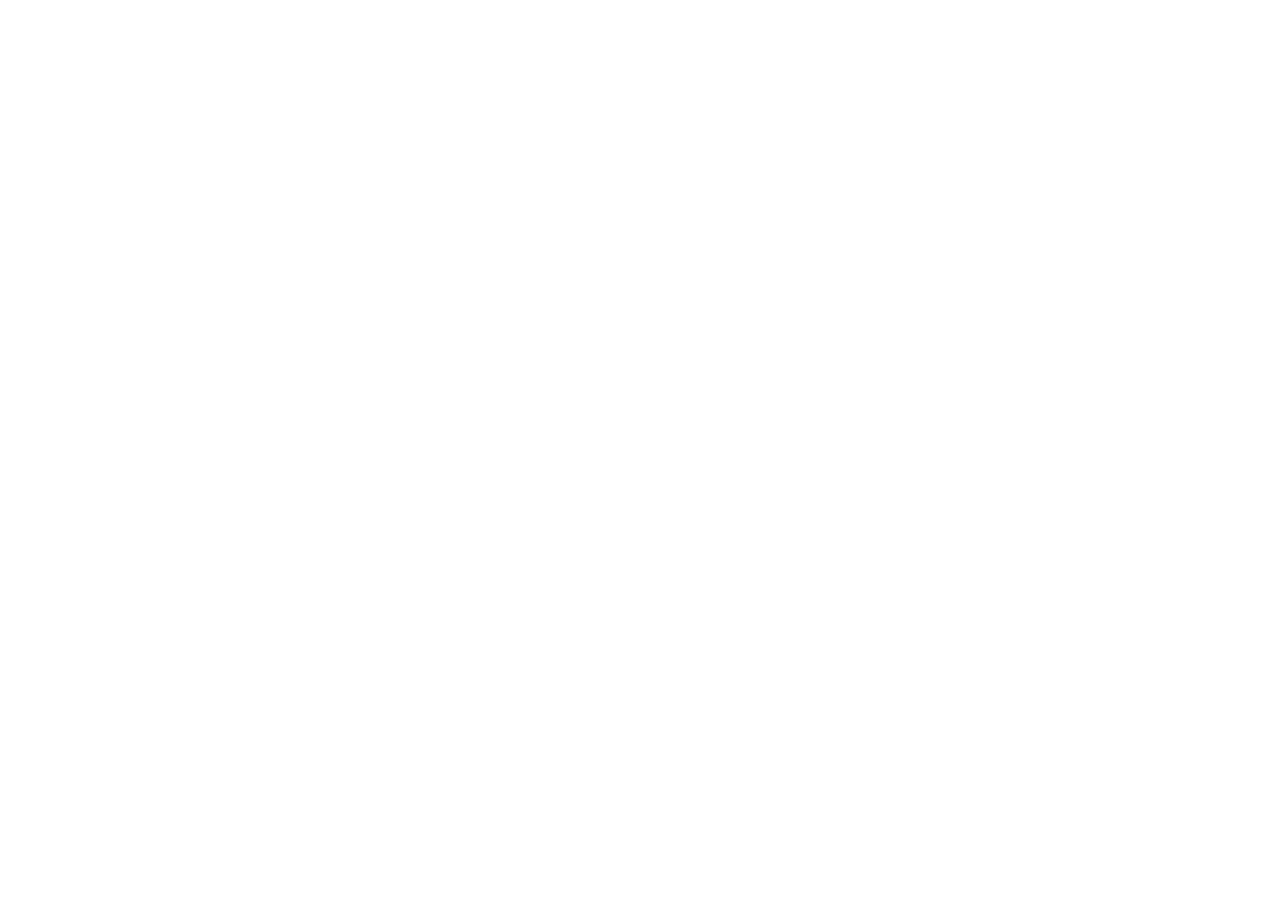
==== index.html @ 351ead13 "Add files via upload" ====
<!DOCTYPE html>
<html lang="en">
<head>
    <meta charset="UTF-8">
    <meta name="viewport" content="width=device-width, initial-scale=1.0">
    <title>Document</title>
</head>
<body>
    
</body>
</html>
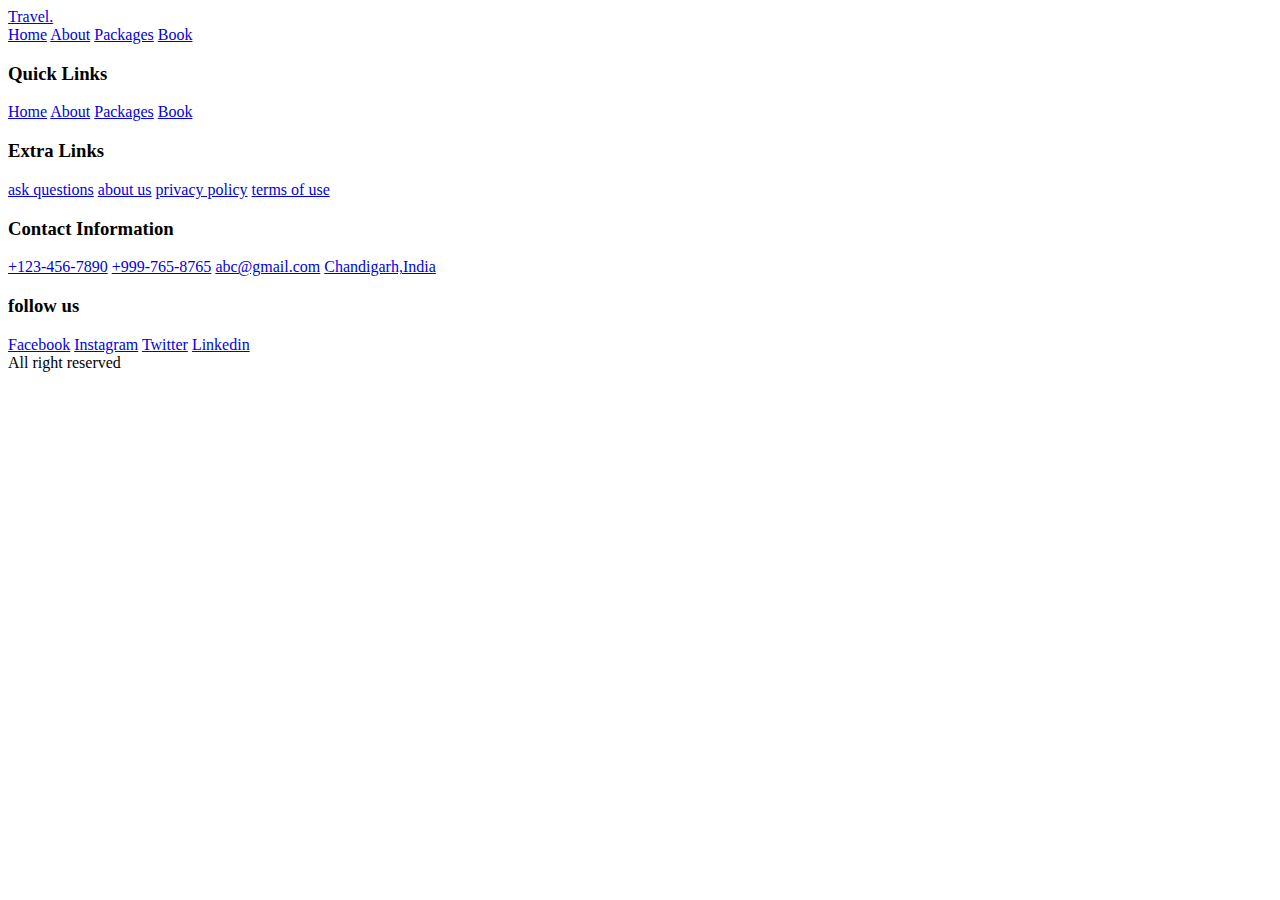
==== commit c199a7c8: "index.html" ====
--- a/index.html
+++ b/index.html
@@ -4,8 +4,69 @@
     <meta charset="UTF-8">
     <meta name="viewport" content="width=device-width, initial-scale=1.0">
     <title>Document</title>
+    <link rel="stylesheet" href="style.css">
+    <link
+  rel="stylesheet"
+  href="https://cdn.jsdelivr.net/npm/swiper@11/swiper-bundle.min.css"
+/>
+    <link rel="stylesheet" href="https://cdnjs.cloudflare.com/ajax/libs/font-awesome/6.5.1/css/all.min.css" 
+    integrity="sha512-DTOQO9RWCH3ppGqcWaEA1BIZOC6xxalwEsw9c2QQeAIftl+Vegovlnee1c9QX4TctnWMn13TZye+giMm8e2LwA==" 
+    crossorigin="anonymous" referrerpolicy="no-referrer" />
 </head>
 <body>
-    
+    <!-- Header Section -->
+    <section class="header">
+        <a href="home.html" class="logo">Travel.</a>
+        <nav class="navbar">
+            <a href="home.html">Home</a>
+            <a href="about.html">About</a>
+            <a href="package.html">Packages</a>
+            <a href="book.html">Book</a>
+            
+        </nav>
+        <div id="menu-btn" class="fas fa-bars"></div>
+    </section>
+    <!-- Header ends here -->
+
+
+<!-- Footer section starts from here -->
+<section class="footer">
+    <div class="box-container">
+        <div class="box">
+            <h3>Quick Links</h3>
+            <a href="home.html"><i class="fas fa-angle-right"></i>Home</a>
+            <a href="about.html"><i class="fas fa-angle-right"></i>About</a>
+            <a href="package.html"><i class="fas fa-angle-right"></i>Packages</a>
+            <a href="book.html"><i class="fas fa-angle-right"></i>Book</a>
+        </div>
+        <div class="box">
+            <h3>Extra Links</h3>
+            <a href="#"><i class="fas fa-angle-right"></i>ask questions</a>
+            <a href="#"><i class="fas fa-angle-right"></i>about us</a>
+            <a href="#"><i class="fas fa-angle-right"></i>privacy policy</a>
+            <a href="#"><i class="fas fa-angle-right"></i>terms of use</a>
+        </div>
+        <div class="box">
+            <h3>Contact Information</h3>
+            <a href="#"><i class="fas fa-phone"></i>+123-456-7890</a>
+            <a href="#"><i class="fas fa-phone"></i>+999-765-8765</a>
+            <a href="#"><i class="fas fa-envelope"></i>abc@gmail.com</a>
+            <a href="#"><i class="fas fa-map"></i>Chandigarh,India</a>
+           
+        </div>
+        <div class="box">
+            <h3>follow us</h3>
+            <a href="#"><i class="fab fa-facebook"></i>Facebook</a>
+            <a href="#"><i class="fab fa-instagram"></i>Instagram</a>
+            <a href="#"><i class="fab fa-twitter"></i>Twitter</a>
+            <a href="#"><i class="fab fa-linkedin"></i>Linkedin</a>
+
+        </div>
+    </div>
+    <div class="credit">All right reserved</div>
+</section>
+<!-- Footer section ends here -->
+    <script src="script.js"></script>
+    <script src="https://cdn.jsdelivr.net/npm/swiper@11/swiper-bundle.min.js"></script>
 </body>
-</html>+</html>
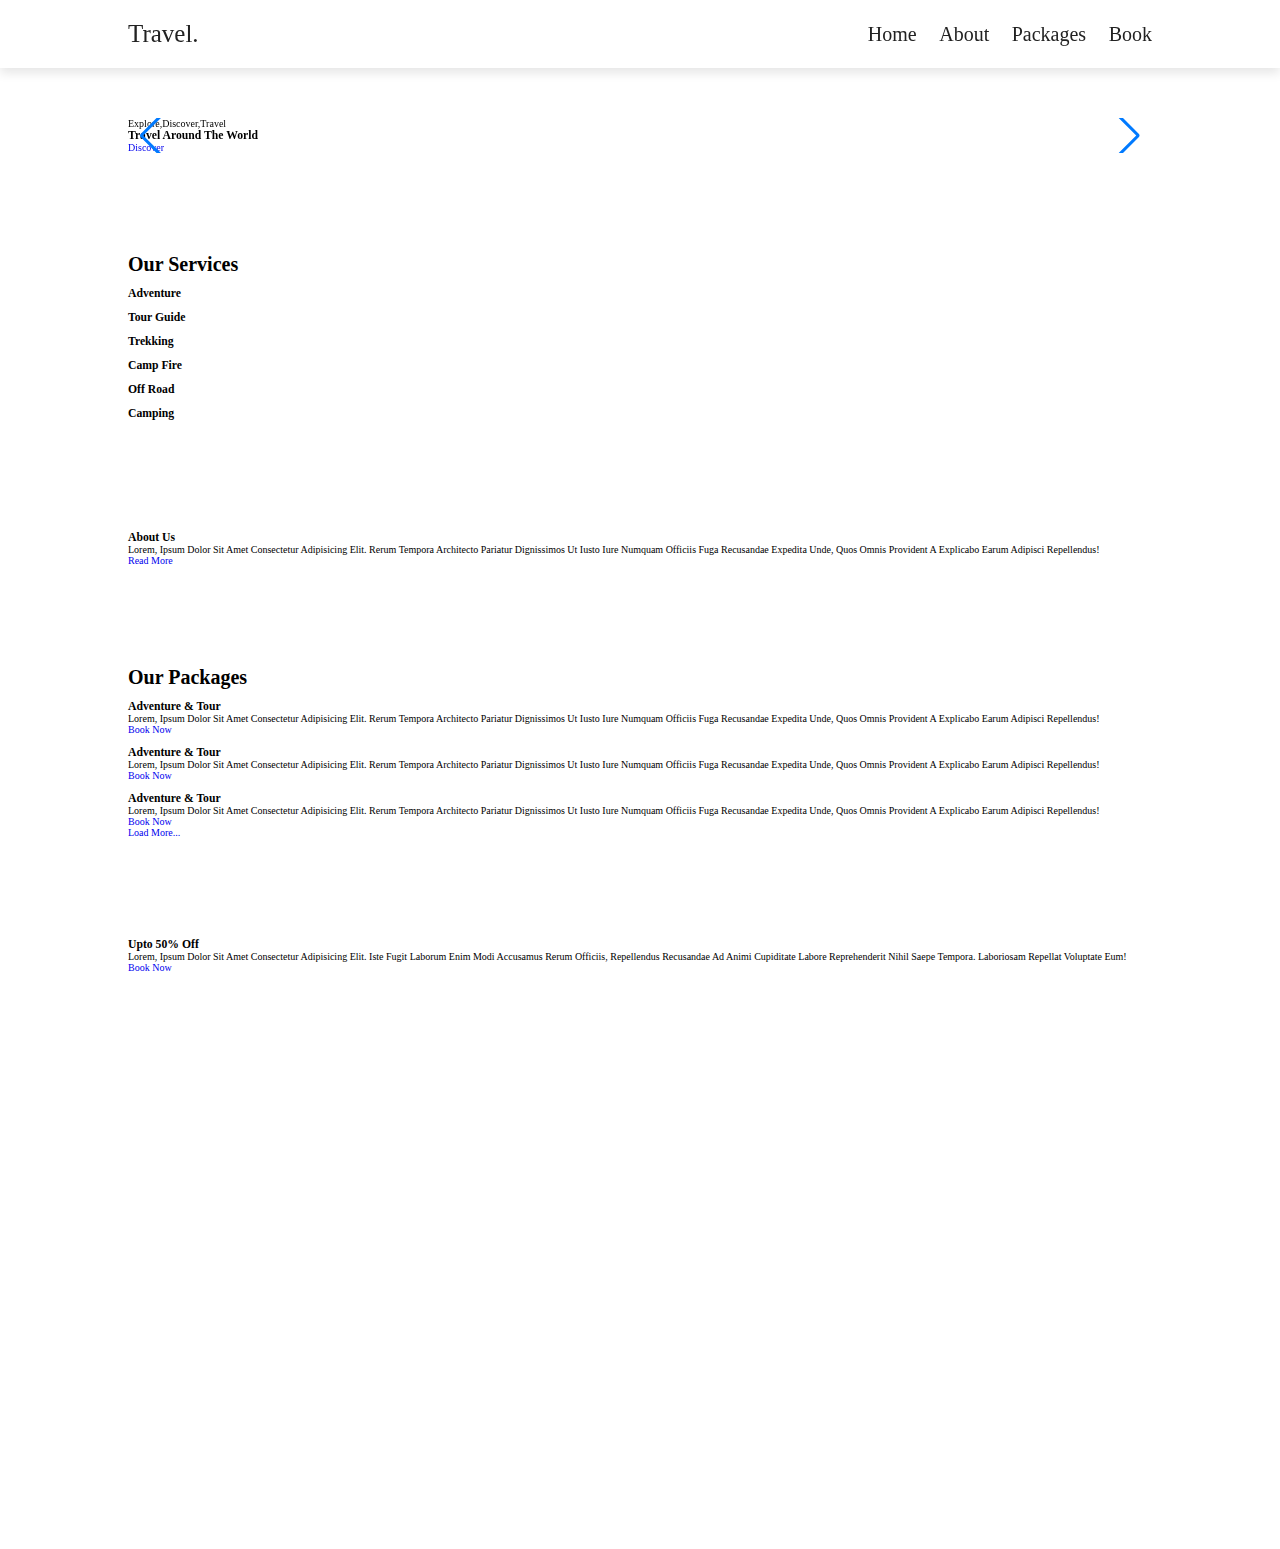
==== commit f0805e18: "index.html" ====
--- a/index.html
+++ b/index.html
@@ -16,7 +16,7 @@
 <body>
     <!-- Header Section -->
     <section class="header">
-        <a href="home.html" class="logo">Travel.</a>
+        <a href="index.html" class="logo">Travel.</a>
         <nav class="navbar">
             <a href="home.html">Home</a>
             <a href="about.html">About</a>
@@ -29,6 +29,161 @@
     <!-- Header ends here -->
 
 
+<!-- home section  -->
+<section class="home">
+    <div class="swiper home-slider">
+        <div class="swiper-wrapper">
+            <div class="swiper-slide slide" style="background: url(./images/1.jpg)no-repeat;background-size: cover;">
+                <div class="content">
+<span>
+    Explore,discover,travel
+</span>
+<h3>Travel around the world</h3>
+<a href="package.html" class="btn">Discover</a>
+                </div>
+            </div>
+
+            <div class="swiper-slide slide" style="background: url(./images/2.jpg)no-repeat;">
+                <div class="content">
+<span>
+    Explore,discover,travel
+</span>
+<h3>Travel around</h3>
+<a href="package.html" class="btn">Discover</a>
+                </div>
+            </div>
+
+            <div class="swiper-slide slide" style="background: url(./images/3.jpg)no-repeat;">
+                <div class="content">
+<span>
+    Explore,discover,travel
+</span>
+<h3>Travel</h3>
+<a href="package.html" class="btn">Discover</a>
+                </div>
+            </div>
+        </div>
+        <div class="swiper-button-next"></div>
+        <div class="swiper-button-prev"></div>
+    </div>
+    
+</section>
+
+
+
+<!-- home section ends here  -->
+
+<!-- Services section  -->
+<section class="services">
+    <h1 class="heading-title">Our Services</h1>
+    <div class="box-container">
+        <div class="box">
+            <img src="./images/Adventure.png" alt="" />
+            <h3>Adventure</h3>
+         </div>
+         <div class="box">
+            <img src="images/Tour guide.png" alt="" />
+            <h3>Tour Guide</h3>
+         </div>
+         <div class="box">
+            <img src="images/Hiking.png" alt="" />
+            <h3>Trekking</h3>
+         </div>
+         <div class="box">
+            <img src="images/Campfire.png" alt="" />
+            <h3>Camp fire</h3>
+         </div>
+         <div class="box">
+            <img src="images/off.png" alt="" />
+            <h3>Off Road</h3>
+         </div><div class="box">
+            <img src="images/camp.png" alt="" />
+            <h3>Camping</h3>
+         </div>
+    </div>
+</section>
+<!-- Service section ends here  -->
+
+<!-- Home about section starts here  -->
+
+<section class="home-about">
+    <div class="image">
+        <img src="images/about.jpg" alt="" />
+
+    </div>
+    <div class="content">
+        <h3>about us</h3>
+        <p>Lorem, ipsum dolor sit amet consectetur adipisicing 
+            elit. Rerum tempora architecto pariatur dignissimos ut iusto 
+            iure numquam officiis fuga recusandae expedita unde, quos omnis provident a explicabo earum adipisci repellendus!</p>
+            <a href="about.html" class="btn">read more</a>
+    </div>
+</section>
+
+<!-- Home about section ends here  -->
+<!-- Home package section starts here  -->
+
+<section class="home-package">
+<h1 class="heading-title">our packages</h1>
+<div class="box-container">
+    <div class="box">
+        <div class="image">
+            <img src="" alt>
+            <h3>Adventure & Tour</h3>
+            <p>Lorem, ipsum dolor sit amet consectetur adipisicing elit. Rerum tempora architecto pariatur dignissimos ut iusto iure numquam
+                 officiis fuga recusandae expedita unde, quos omnis provident a explicabo earum adipisci repellendus!</p>
+                 <a href="package.html" class="btn">book now</a>
+        </div>
+    </div>
+
+    <div class="box">
+        <div class="image">
+            <img src="" alt>
+            <h3>Adventure & Tour</h3>
+            <p>Lorem, ipsum dolor sit amet consectetur adipisicing elit. Rerum tempora architecto pariatur dignissimos ut iusto iure numquam
+                 officiis fuga recusandae expedita unde, quos omnis provident a explicabo earum adipisci repellendus!</p>
+                 <a href="package.html" class="btn">book now</a>
+        </div>
+    </div>
+
+    <div class="box">
+        <div class="image">
+            <img src="" alt>
+            <h3>Adventure & Tour</h3>
+            <p>Lorem, ipsum dolor sit amet consectetur adipisicing elit. Rerum tempora architecto pariatur dignissimos ut iusto iure numquam
+                 officiis fuga recusandae expedita unde, quos omnis provident a explicabo earum adipisci repellendus!</p>
+                 <a href="package.html" class="btn">book now</a>
+        </div>
+    </div>
+</div>
+
+<div class="load-more"><a href="package.html" class="btn">load more...</a></div>
+</section>
+
+<!-- Home package section ends here  -->
+
+<!-- Home offer section starts here  -->
+<section class="home-offer">
+    <div class="content">
+        <h3>upto 50% off</h3>
+        <p>Lorem, ipsum dolor sit amet consectetur adipisicing elit. Iste fugit laborum enim modi accusamus rerum officiis, 
+            repellendus recusandae ad animi cupiditate labore reprehenderit nihil saepe tempora. Laboriosam repellat voluptate eum!</p>
+            <a href="book.html" class="btn">book now</a>
+    </div>
+</section>
+
+
+<!-- Home offer section ends here  -->
+
+
+
+
+
+
+
+
+
+
 <!-- Footer section starts from here -->
 <section class="footer">
     <div class="box-container">
--- a/style.css
+++ b/style.css
@@ -0,0 +1,179 @@
+
+*{
+    margin: 0;
+    padding: 0;
+    box-sizing: border-box;
+    outline: none;
+    border: none;
+    text-decoration: none;
+    text-transform: capitalize;
+}:root{
+    --main-color:#8e44ad;
+    --black:#222;
+    --white:#fff;
+    --light-black:#777;
+    --light-white:#fff9;
+    --light-bg:rgba(0,0,0,.7);
+    --light-bg:#eee;
+    --border: .1rem solid var(--black);
+    --box-shadow:0 .5rem 1rem rgba(0,0,0,.1);
+    --text-shadow:0 .5rem 3rem rgba(0,0,0,.3);
+}
+
+html{
+    font-size: 62.5%;
+    overflow-x: hidden;
+}
+html::-webkit-scrollbar{
+    width: 1rem;
+}
+html::-webkit-scrollbar-track{
+background-color: var(--white);
+}
+html::-webkit-scrollbar-thumb{
+    background-color: var(--main-color);
+    }
+    section{
+    padding: 5rem 10%;
+}
+    .header{
+        
+        position: sticky;
+        top: 0;
+        left: 0;
+        right: 0;
+        z-index: 1000;
+        background-color: var(--white);
+        display: flex;
+         padding-bottom: 2rem;
+        padding-top: 2rem;
+        justify-content: space-between;
+        align-items: center;
+        box-shadow: var(--box-shadow);
+
+    } 
+    .header .logo{
+        font-size: 2.5rem;
+        color: var(--black);
+     
+    }
+    .header .navbar a{
+font-size: 2rem;
+margin-left: 2rem;
+color: var(--black);
+
+    }
+    .header .navbar a:hover{
+        color: var(--black);
+    }
+    #menu-btn{
+        font-size: 2.5rem;
+        cursor: pointer;
+        color: var(--black);
+        display: none;
+    }
+
+
+
+
+
+
+
+
+
+
+
+/* Footer css */
+.footer{
+background:url(./images/wood.jpg)no-repeat;
+background-size: cover;
+background-position: center;
+background-attachment: fixed;
+}
+.footer .box-container{
+    display: grid;
+    grid-template-columns: repeat(auto-fit,minmax(25rem, 1fr));
+    gap: 3rem;
+}
+.footer .box-container .box h3{
+    color: var(--white);
+font-size: 2.5rem;
+padding-bottom: 2rem;
+}
+.footer .box-container .box a{
+    color: var(--light-white);
+    font-size: 1.5rem;
+    padding-bottom: 1rem;
+    display: block;
+}
+.footer .box-container .box a i{
+    color: var(--main-color);
+    padding-right: .5rem;
+    transition: .2s linear;
+}
+.footer .box-container .box a:hover i {
+    padding-right: 2rem;
+
+}
+.footer .credit{
+    text-align: center;
+    padding-top: 3rem;
+    margin-top: 3rem;
+border-top: .1rem solid var(--light-white);
+    font-size: 2rem;
+    color: var(--white);
+}
+
+/* footer css ends here  */
+
+    /* media queries */
+    @media(max-width:1200px)
+    {
+        section{
+            padding: 3rem 5%;
+        }
+    }
+    @media(max-width:991px)
+    {
+        html{
+            font-size: 55%;
+        }
+        section{
+            padding: 3rem 2rem;
+        }
+    } 
+    @media(max-width:768px)
+    {
+        #menu-btn{
+            display:inline-block;
+            transition:.2s linear;
+        }
+
+        #menu-btn.fa-times{
+         transform:rotate(180deg);
+        }
+
+     .header .navbar{
+        position: absolute;
+        top:99%; left: 0; right: 0;
+        background-color: var(--white);
+        border-top: var(--border);
+        padding: 2rem;  
+        transition: .2s linear;
+        clip-path: polygon(0 0, 100% 0, 100% 0, 0 0); 
+        }
+        .header .navbar.active{
+        clip-path: polygon(0 0, 100% 0, 100% 100%, 0% 100%);
+    }
+
+        .header .navbar a{
+            display: block;
+            margin: 2rem;
+            text-align: center;
+        }
+    }
+     @media(max-width:450px)
+    {
+        html{
+            font-size: 50%;
+        }}
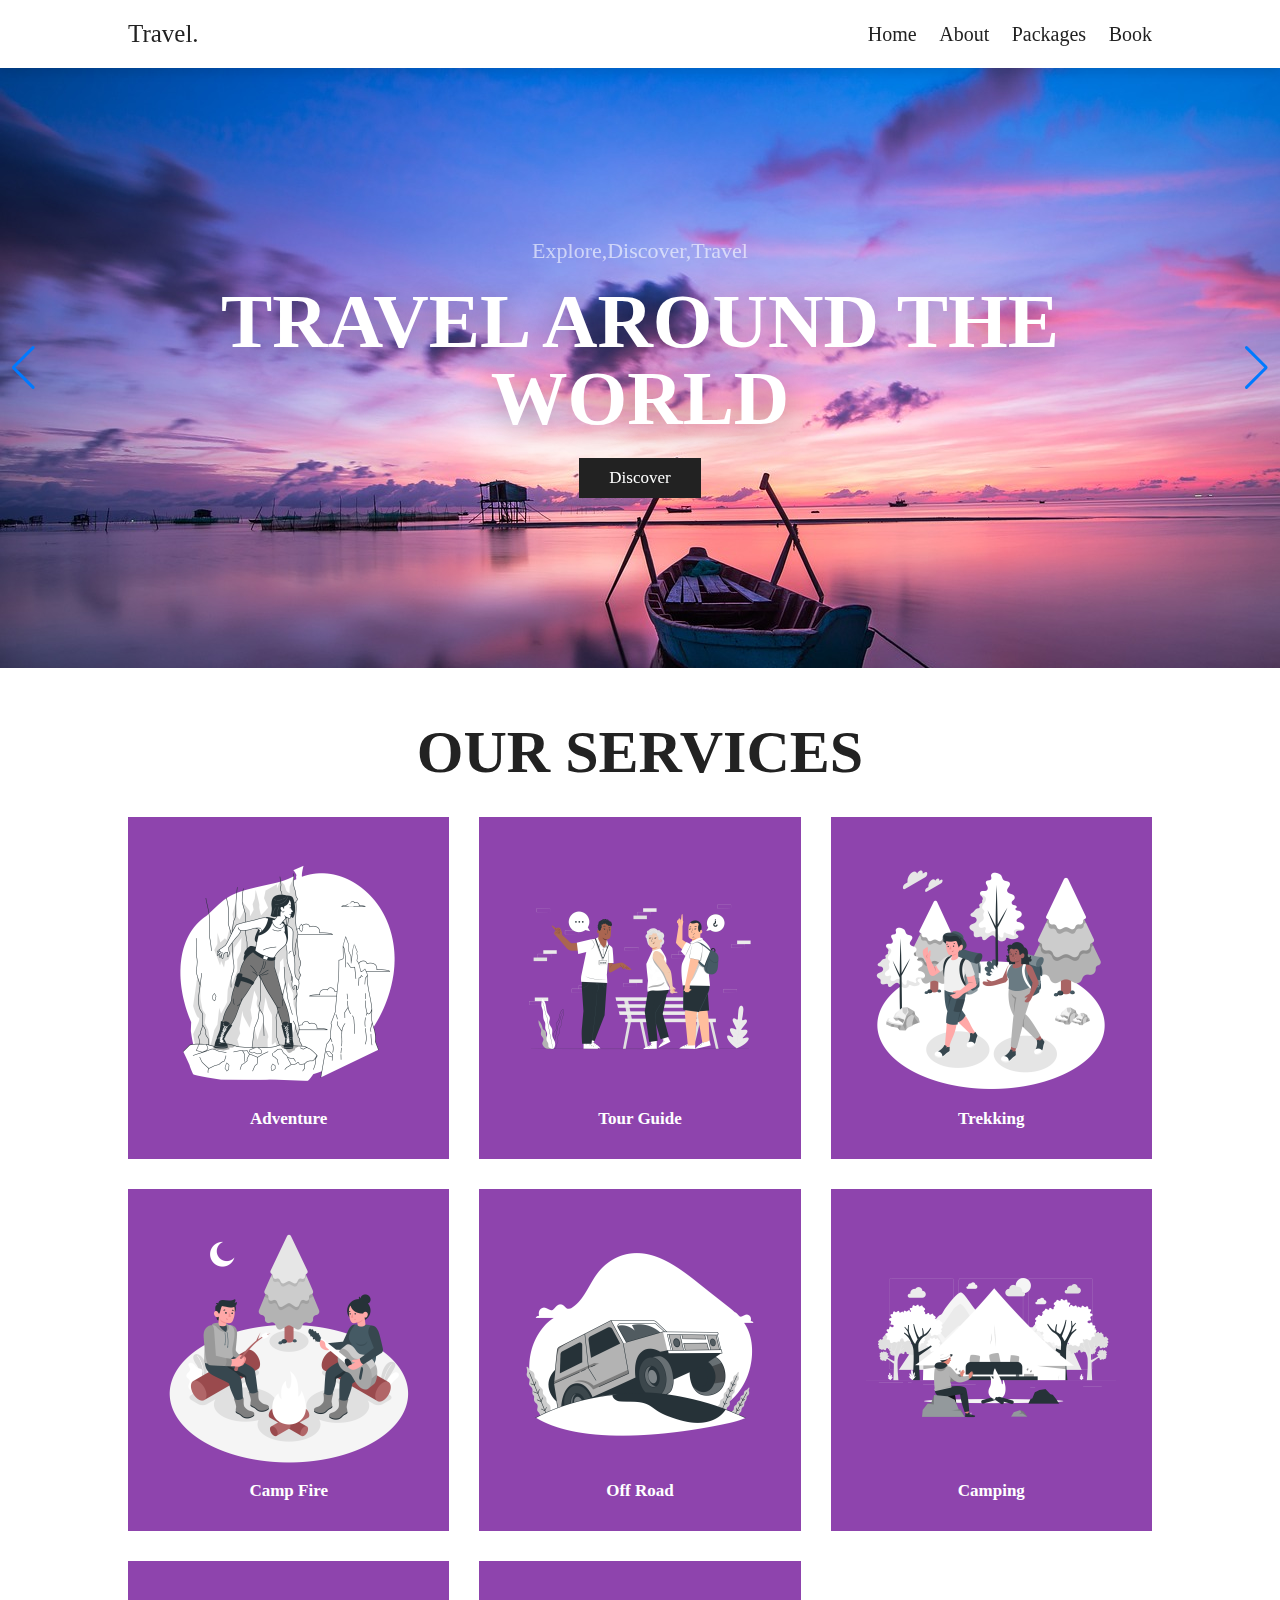
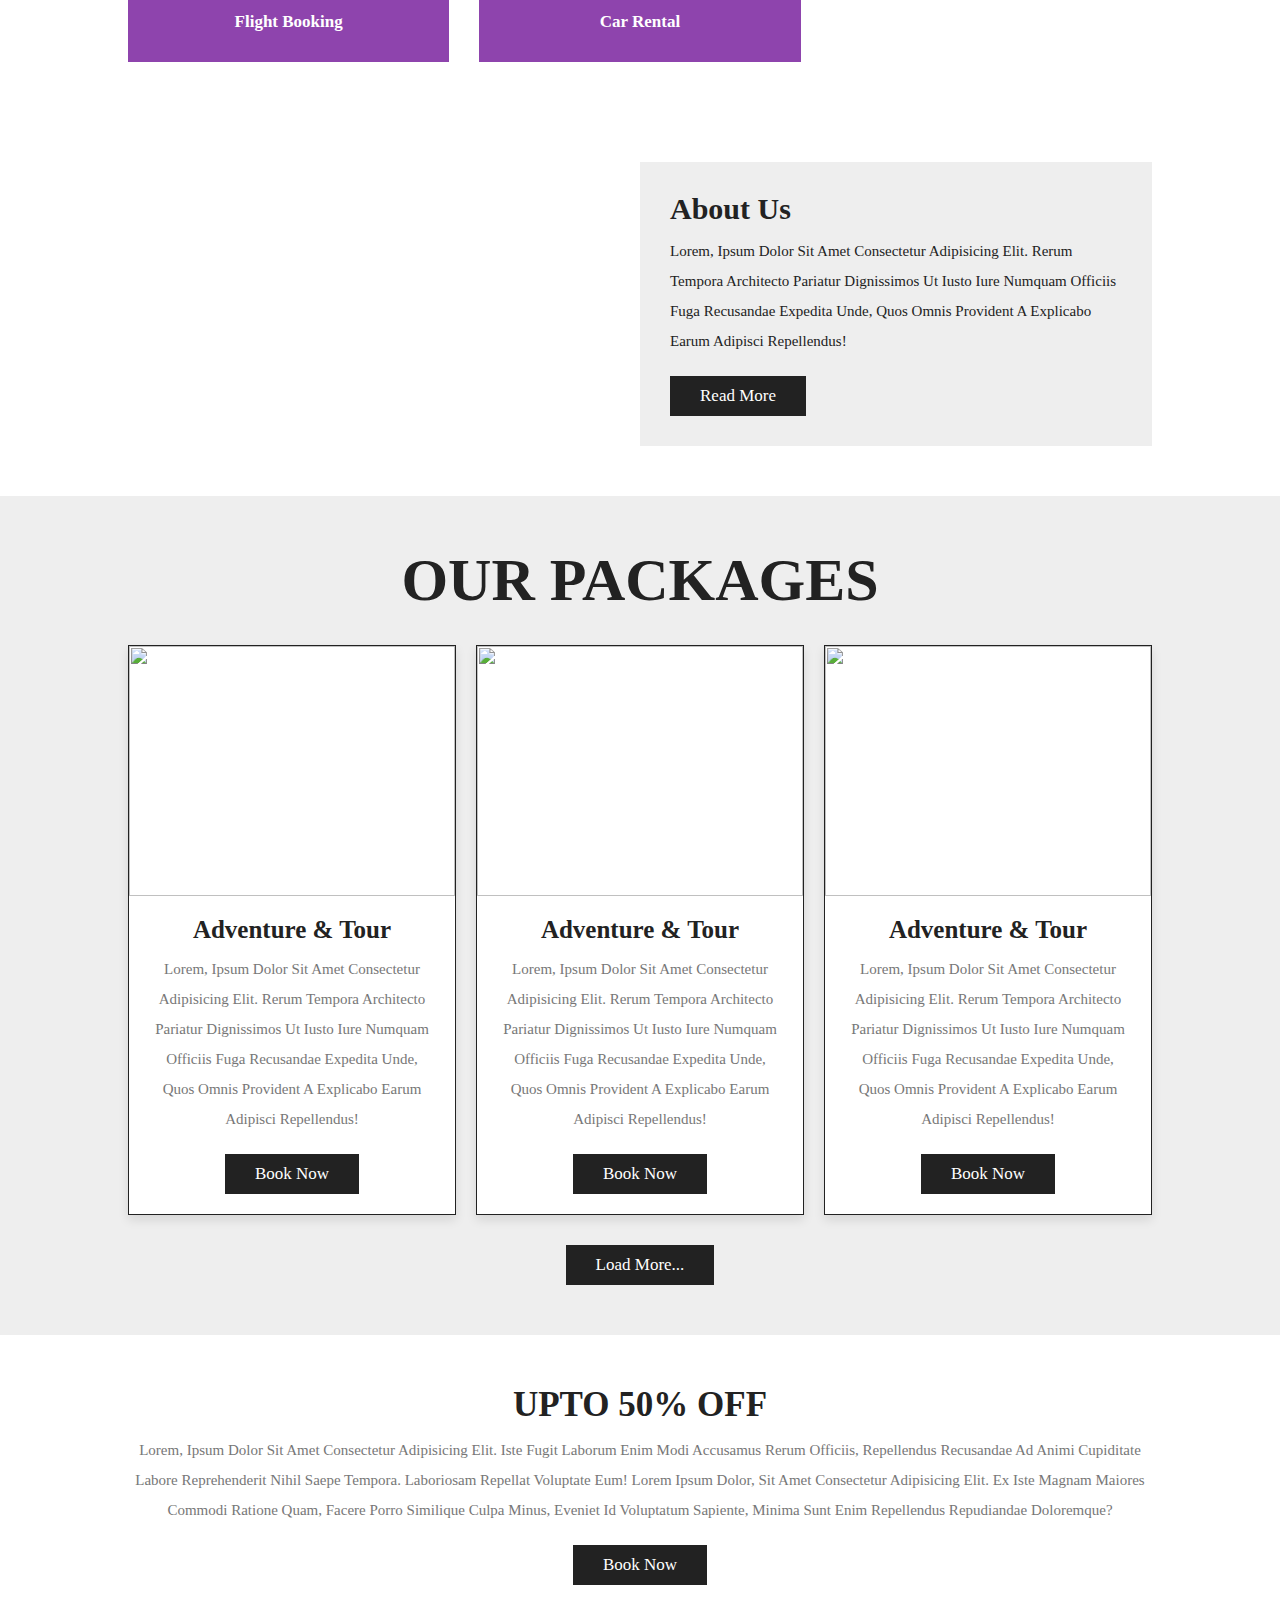
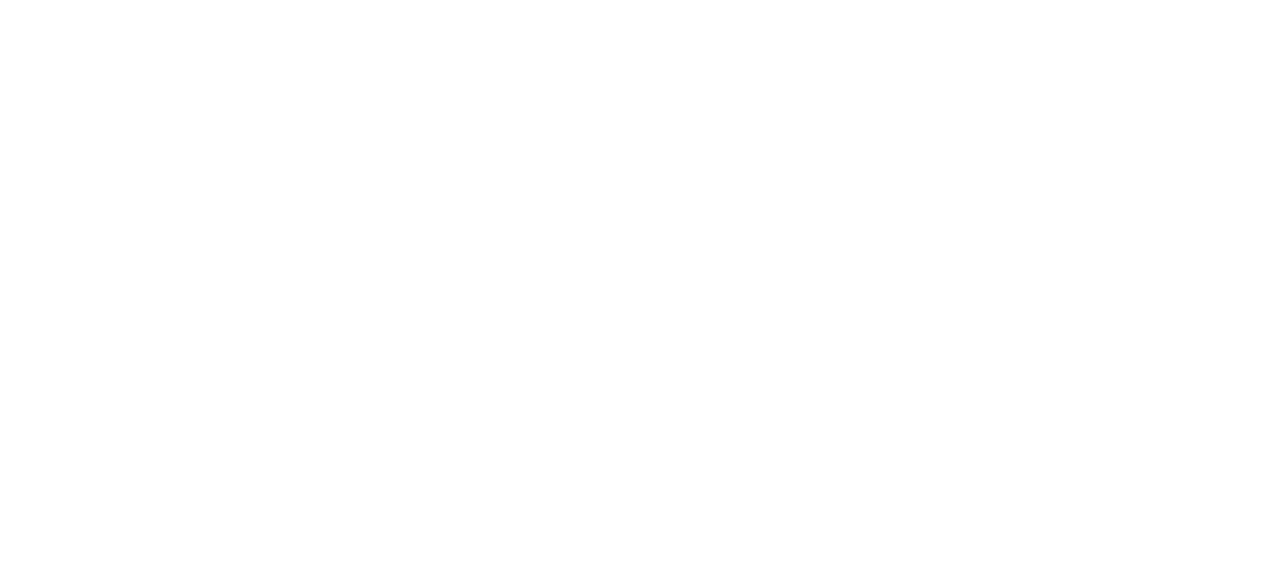
==== commit a9a09fd2: "index.html" ====
--- a/index.html
+++ b/index.html
@@ -18,7 +18,7 @@
     <section class="header">
         <a href="index.html" class="logo">Travel.</a>
         <nav class="navbar">
-            <a href="home.html">Home</a>
+            <a href="index.html">Home</a>
             <a href="about.html">About</a>
             <a href="package.html">Packages</a>
             <a href="book.html">Book</a>
@@ -96,10 +96,20 @@
          <div class="box">
             <img src="images/off.png" alt="" />
             <h3>Off Road</h3>
-         </div><div class="box">
+         </div>
+         <div class="box">
             <img src="images/camp.png" alt="" />
             <h3>Camping</h3>
          </div>
+        <div class="box">
+            <img src="images/Flight Booking.png" alt="" />
+            <h3>Flight Booking</h3>
+         
+        </div><div class="box">
+            <img src="images/Car rental.png" alt="" />
+            <h3>Car Rental
+            </h3>
+         </div>
     </div>
 </section>
 <!-- Service section ends here  -->
@@ -108,7 +118,7 @@
 
 <section class="home-about">
     <div class="image">
-        <img src="images/about.jpg" alt="" />
+        <img src="./images/about1.jpg" alt="" />
 
     </div>
     <div class="content">
@@ -128,7 +138,9 @@
 <div class="box-container">
     <div class="box">
         <div class="image">
-            <img src="" alt>
+            <img src="./images/m.jpg" alt>
+            </div>
+            <div class="content">
             <h3>Adventure & Tour</h3>
             <p>Lorem, ipsum dolor sit amet consectetur adipisicing elit. Rerum tempora architecto pariatur dignissimos ut iusto iure numquam
                  officiis fuga recusandae expedita unde, quos omnis provident a explicabo earum adipisci repellendus!</p>
@@ -138,7 +150,9 @@
 
     <div class="box">
         <div class="image">
-            <img src="" alt>
+            <img src="./images/l.jpg" alt>
+        </div>
+        <div class="content">
             <h3>Adventure & Tour</h3>
             <p>Lorem, ipsum dolor sit amet consectetur adipisicing elit. Rerum tempora architecto pariatur dignissimos ut iusto iure numquam
                  officiis fuga recusandae expedita unde, quos omnis provident a explicabo earum adipisci repellendus!</p>
@@ -148,7 +162,9 @@
 
     <div class="box">
         <div class="image">
-            <img src="" alt>
+            <img src="./images/c.jpg" alt>
+        </div>
+        <div class="content">
             <h3>Adventure & Tour</h3>
             <p>Lorem, ipsum dolor sit amet consectetur adipisicing elit. Rerum tempora architecto pariatur dignissimos ut iusto iure numquam
                  officiis fuga recusandae expedita unde, quos omnis provident a explicabo earum adipisci repellendus!</p>
@@ -167,7 +183,10 @@
     <div class="content">
         <h3>upto 50% off</h3>
         <p>Lorem, ipsum dolor sit amet consectetur adipisicing elit. Iste fugit laborum enim modi accusamus rerum officiis, 
-            repellendus recusandae ad animi cupiditate labore reprehenderit nihil saepe tempora. Laboriosam repellat voluptate eum!</p>
+            repellendus recusandae ad animi cupiditate labore reprehenderit nihil saepe tempora. Laboriosam repellat voluptate eum!
+        Lorem ipsum dolor, sit amet consectetur adipisicing elit. Ex iste magnam maiores commodi ratione quam, facere porro similique culpa minus, 
+        eveniet id voluptatum sapiente, 
+        minima sunt enim repellendus repudiandae doloremque?</p>
             <a href="book.html" class="btn">book now</a>
     </div>
 </section>
--- a/style.css
+++ b/style.css
@@ -36,6 +36,49 @@
     section{
     padding: 5rem 10%;
 }
+@keyframes fadeIn{
+    0%{
+transform: scale(0);
+opacity: 0;    }
+}
+
+.heading{
+    background-size: cover;
+    background-position: center;
+    padding-top: 10rem;
+    padding-bottom: 15rem;
+    display: flex;
+    align-items: center;
+    justify-content: center;
+}
+
+.heading h1{
+    font-size: 10rem;
+text-transform: uppercase;
+color: var(--white);
+text-shadow: var(--text-shadow);
+
+}
+.btn{
+    display: inline-block;
+    margin-top: 1rem;
+    background: var(--black);
+    color: var(--white);
+    font-size: 1.7rem;
+    padding: 1rem 3rem;
+    cursor: pointer;
+}
+.btn:hover{
+    background: var(--main-color);
+
+}
+.heading-title{
+    text-align: center;
+    margin-bottom: 3rem;
+    font-size: 6rem;
+    text-transform: uppercase;
+    color: var(--black);
+}
     .header{
         
         position: sticky;
@@ -73,6 +116,357 @@
         display: none;
     }
 
+    .services .box-container{
+        display: grid;
+        grid-template-columns: repeat(auto-fit,minmax(25rem, 1fr));
+        gap: 3rem;
+    }
+    .services .box-container .box{
+        padding: 3rem 2rem;
+        text-align: center;
+        background-color: var(--main-color);
+        cursor: pointer;
+    }
+    .services .box-container .box:hover{
+        background-color: var(--black);
+    }
+    .services .box-container .box img{
+height: 25rem;
+    }
+    .services .box-container .box h3{
+        color: var(--white);
+        font-size: 1.7rem;padding-top: 1rem;
+    }
+
+.home{
+    padding: 0;
+}
+ .home .slide{
+    text-align: center;
+    padding: 2rem;
+    display: flex;
+    align-items: center;
+    justify-content: center;
+    background-size: cover;
+    background-position: center;
+    min-height: 60rem;
+}
+.home .slide .content{
+    width: 85rem;
+}
+.home .swiper-slide-active .content{
+    display: inline-block;
+}
+.home .slide .content span{
+    display: block;
+    font-size: 2.2rem;
+    color: var(--light-white);
+    padding-bottom: 1rem;
+    animation:fadeIn .2s linear backwards .2s;
+}
+.home .slide .content h3{
+    font-size: 6vw;
+    color: var(--white);
+    text-transform: uppercase;
+    line-height: 1;
+    text-shadow: var(--text-shadow);
+    padding: 1rem 0;
+    animation:fadeIn .2s linear backwards .4s;
+} 
+.home .slide .content .btn{
+    animation:fadeIn .2s linear backwards .4s;
+
+}
+
+
+.home-about{
+    display: flex;
+    align-items: center;
+    flex-wrap: wrap;
+
+}
+.home-about .image{
+    flex: 1 1 41rem;
+}
+.home-about .image img{
+    width: 100%;
+}
+.home-about .content{
+    flex: 1 1 41rem;
+    padding: 3rem;
+    background:var(--light-bg) ;
+}
+
+.home-about .content h3{
+    font-size: 3rem;
+    color: var(--black);
+}
+
+.home-about .content p{
+    font-size: 1.5rem;
+    padding: 1rem 0;
+    line-height: 2;
+    color: var(--black);
+}
+.home-package{
+    background: var(--light-bg);
+}
+.home-package .box-container{
+    display: grid;
+    grid-template-columns: repeat(auto-fit, minmax(30rem,1fr));
+gap: 2rem;
+}
+.home-package .box-container .box{
+    border: var(--border);
+    box-shadow: var(--box-shadow);
+    background: var(--white);
+}
+.home-package .box-container .box .image{
+    height: 25rem;
+    overflow: hidden;
+}
+.home-package .box-container .box .image img{
+    height: 100%;
+    width: 100%;
+    object-fit: cover;
+    transition: .2s linear;
+}
+.home-package .box-container .box .content{
+padding: 2rem;
+text-align: center;
+}
+
+.home-package .box-container .box .content h3{
+    font-size: 2.5rem;
+    color: var(--black);
+}
+.home-package .box-container .box .content p{
+    font-size: 1.5rem;
+    color: var(--light-black);
+    line-height: 2;
+    padding: 1rem 0;
+}
+.home-package .load-more{
+    text-align: center;
+    margin-top: 2rem;
+}
+.home-offer {
+    text-align: center;
+}
+.home-offer .content{
+    margin: 70rem;
+    margin: 0 auto;
+}
+.home-offer .content h3{
+    font-size: 3.5rem;
+    text-transform: uppercase;
+    color: var(--black);
+
+}
+.home-offer .content p{
+    font-size: 1.5rem;
+    color: var(--light-black);
+    line-height: 2;
+    padding: 1rem 0;
+}
+
+.about{
+    display: flex;
+    align-items: center;
+flex-wrap: wrap;
+gap: 3rem;
+}
+.about.image{
+    flex: 1 1 41rem;
+}
+.about.image imag{
+    width: 100%;
+}
+
+.about .content{
+    flex:1 1 41rem;
+    text-align: center;
+}
+.about .content h3{
+    font-size: 3rem;
+    color: var(--black);
+}
+.about .content p{
+    font-size: 1.5rem;
+    color: var(--light-black);
+    line-height: 2;
+    padding: 1rem 0;
+}
+.about .content .icons-container{
+    margin-top:2rem ;
+    display: flex;
+    flex-wrap: wrap;
+    gap: 1.5rem;
+    align-items: flex-end;
+}
+.about .content .icons-container .icons{
+    background: var(--light-bg);
+    padding: 2rem;
+flex: 1 1 16rem;
+}
+.about .content .icons-container .icons i{
+    font-size: 4rem;
+margin-bottom: 2rem;
+color: var(--main-color);
+}
+.about .content .icons-container .icons span{
+    font-size: 1.5rem;
+    color: var(--light-black);
+    display: block;
+}
+
+.reviews{
+    background: var(--light-bg);
+}
+
+.reviews .slide{
+    padding: 2rem;
+    border: var(--border);
+    background: var(--white);
+    text-align: center;
+    box-shadow: var(--box-shadow);
+    user-select: none;
+}
+.reviews .slide .stars{
+    padding-bottom: .5rem;
+}
+.reviews .slide .stars i{
+    font-size: 1.7rem;
+    color: var(--main-color);
+}
+
+.reviews .slide p{
+    font-size: 1.5rem;
+    color: var(--light-black);
+    line-height: 2;
+    padding: 1rem 0;
+}
+.reviews .slide h{
+    font-size: 2rem;
+    color: var(--black);
+}
+.reviews .slide span{
+    font-size: 1.5rem;
+    color: var(--main-color);
+   display: block;
+}
+.reviews .slide img{
+    height: 7rem;
+    width: 7rem;
+    border-radius: 50%;
+    margin-top: 1rem;
+}
+
+
+.package{
+    background: var(--light-bg);
+}
+.package .box-container{
+    display: grid;
+    grid-template-columns: repeat(auto-fit, minmax(30rem,1fr));
+gap: 2rem;
+}
+.package .box-container .box{
+    border: var(--border);
+    box-shadow: var(--box-shadow);
+    background: var(--white);
+display: none;
+}
+.package .box-container .box:nth-child(1),
+.package .box-container .box:nth-child(2),
+.package .box-container .box:nth-child(3),
+.package .box-container .box:nth-child(4),
+.package .box-container .box:nth-child(5),
+.package .box-container .box:nth-child(6){
+    display:inline-block;
+}
+
+.package .box-container .box .image{
+    height: 25rem;
+    overflow: hidden;
+}
+.package .box-container .box .image img{
+    height: 100%;
+    width: 100%;
+    object-fit: cover;
+    transition: .2s linear;
+}
+.package .box-container .box .content{
+padding: 2rem;
+text-align: center;
+}
+
+.package .box-container .box .content h3{
+    font-size: 2.5rem;
+    color: var(--black);
+}
+.package .box-container .box .content p{
+    font-size: 1.5rem;
+    color: var(--light-black);
+    line-height: 2;
+    padding: 1rem 0;
+}
+.package .load-more{
+    text-align: center;
+    margin-top: 2rem;
+}
+.booking .book-form{
+padding: 2rem;
+background: var(--light-bg);
+}
+.booking .book-form .flex{
+    display: flex;
+    flex-wrap: wrap;
+    gap: 2rem;
+}
+.booking .book-form .flex .inputBox{
+    flex: 1 1 41rem;
+
+}
+.booking .book-form .flex .inputBox input{
+    width: 100%;
+    padding: 1.2rem 1.4rem;
+    font-size: 1.6rem;
+    color: var(--light-black);
+    text-transform: none;
+    margin-top: 1.5rem;
+    border: var(--border);
+}
+.booking .book-form .flex .inputBox input:focus{
+    background:var(--black);
+    color: var(--white);
+
+}
+.booking .book-form .flex .inputBox input:focus::placeholder{
+    background: var(--black);
+    color: var(--light-white);
+}
+.booking .book-form .flex .inputBox span{
+    font-size: 1.5rem ;
+    color: var(--light-black);
+}
+.booking .book-form .btn{
+    margin-top: 2rem;
+}
+
+
+
+
+
+
+
+
+
+
+
+
+
+
 
 
 
@@ -176,4 +570,8 @@
     {
         html{
             font-size: 50%;
-        }}
+        }
+        .heading-title{
+            font-size: 3.5rem;
+        }
+    }